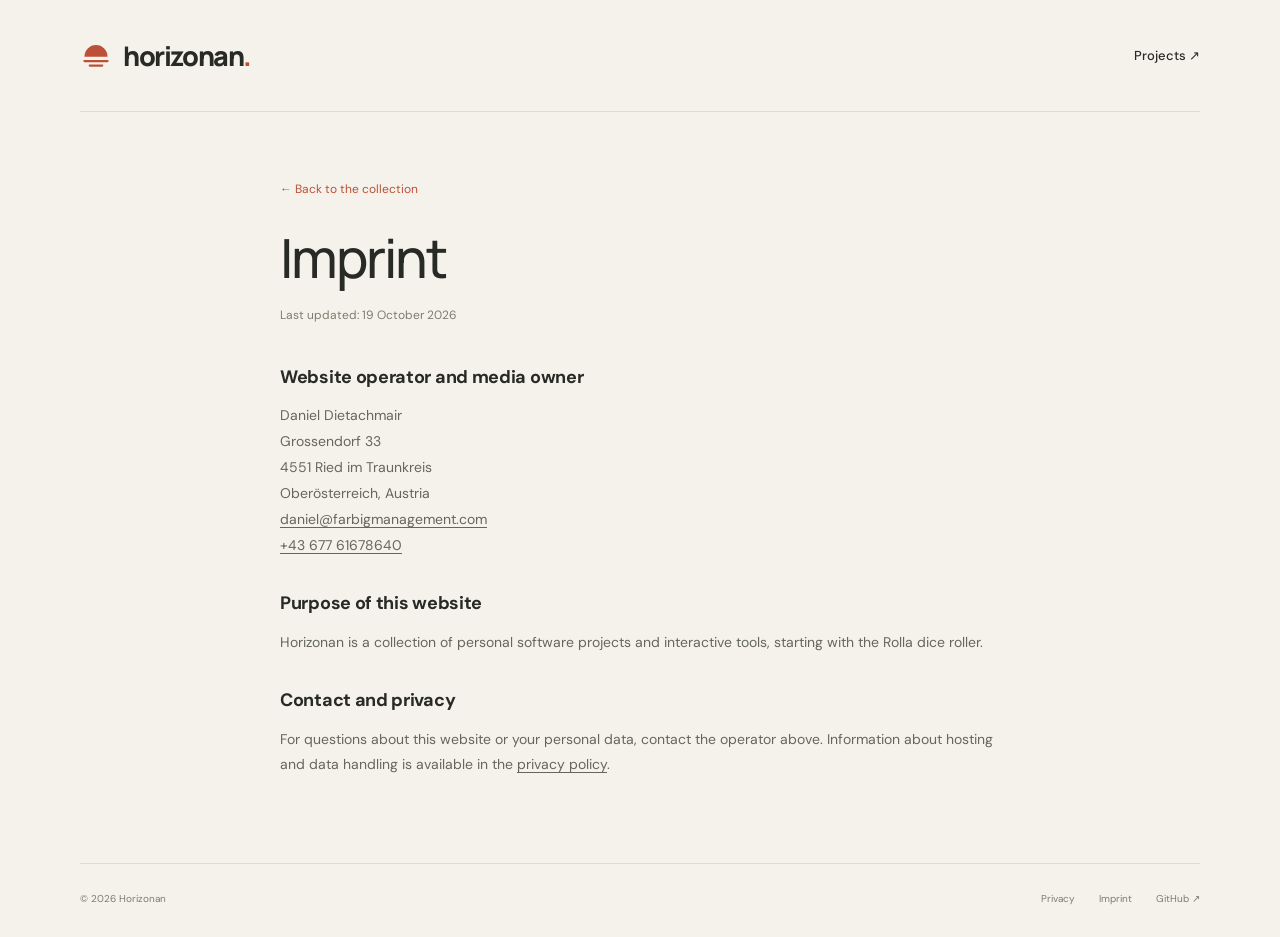
==== imprint.html @ 36ad8594 "Create Horizonan project homepage with interactive Rolla preview" ====
<!doctype html><html lang="en"><head><meta charset="utf-8"><meta name="viewport" content="width=device-width, initial-scale=1"><meta name="theme-color" content="#f5f2eb"><meta name="description" content="Imprint for the Horizonan project collection."><title>Imprint — Horizonan</title><link rel="icon" href="./assets/favicon.svg" type="image/svg+xml"><link rel="stylesheet" href="./assets/fonts/fonts.css"><link rel="stylesheet" href="./assets/home.css"></head><body><div class="shell"><header class="site-header"><a class="brand" href="./" aria-label="Horizonan home"><svg viewBox="0 0 36 36" aria-hidden="true"><path d="M5 21a13 13 0 0 1 26 0Z" fill="currentColor"/><path d="M5 26h26M11 31h14" fill="none" stroke="currentColor" stroke-width="2.5" stroke-linecap="round"/></svg><span>horizonan<span class="brand-period">.</span></span></a><nav aria-label="Main"><a href="./#projects">Projects ↗</a></nav></header><main class="legal-page"><a class="back-link" href="./">← Back to the collection</a><h1>Imprint</h1><p class="updated">Last updated: 19 October 2026</p><h2>Website operator and media owner</h2><address>Daniel Dietachmair<br>Grossendorf 33<br>4551 Ried im Traunkreis<br>Oberösterreich, Austria<br><a href="mailto:daniel@farbigmanagement.com">daniel@farbigmanagement.com</a><br><a href="tel:+4367761678640">+43 677 61678640</a></address><h2>Purpose of this website</h2><p>Horizonan is a collection of personal software projects and interactive tools, starting with the Rolla dice roller.</p><h2>Contact and privacy</h2><p>For questions about this website or your personal data, contact the operator above. Information about hosting and data handling is available in the <a href="./privacy.html">privacy policy</a>.</p></main><footer class="site-footer"><span>© 2026 Horizonan</span><nav aria-label="Legal"><a href="./privacy.html">Privacy</a><a href="./imprint.html">Imprint</a><a href="https://github.com/Horizonan">GitHub ↗</a></nav></footer></div></body></html>
---- assets/fonts/fonts.css ----
@font-face {
  font-family: 'DM Sans';
  font-style: normal;
  font-weight: 400 800;
  font-display: swap;
  src: url(./dm-sans.woff2) format('woff2');
  unicode-range: U+0000-00FF, U+0131, U+0152-0153, U+02BB-02BC, U+02C6, U+02DA, U+02DC, U+0304, U+0308, U+0329, U+2000-206F, U+20AC, U+2122, U+2191, U+2193, U+2212, U+2215, U+FEFF, U+FFFD;
}
@font-face {
  font-family: 'Manrope';
  font-style: normal;
  font-weight: 400 800;
  font-display: swap;
  src: url(./manrope.woff2) format('woff2');
  unicode-range: U+0000-00FF, U+0131, U+0152-0153, U+02BB-02BC, U+02C6, U+02DA, U+02DC, U+0304, U+0308, U+0329, U+2000-206F, U+20AC, U+2122, U+2191, U+2193, U+2212, U+2215, U+FEFF, U+FFFD;
}
---- assets/home.css ----
:root{--paper:#f5f2eb;--ink:#282b25;--muted:#7c7d70;--line:#dcdcd1;--accent:#bb5138;--font:'DM Sans',sans-serif;color-scheme:light;font-family:var(--font);color:var(--ink);background:var(--paper);font-synthesis:none}
*{box-sizing:border-box}html{scroll-behavior:smooth;scroll-padding-top:30px}body{margin:0}a{color:inherit;text-decoration:none}button{font:inherit;cursor:pointer}a,button{-webkit-tap-highlight-color:transparent}button:disabled{cursor:wait}a:focus-visible,button:focus-visible{outline:3px solid var(--accent);outline-offset:5px}button[hidden],[hidden]{display:none!important}::selection{background:#edc9b6}.shell{max-width:1248px;margin:auto;padding:0 64px}.skip-link{position:fixed;left:20px;top:-100px;padding:14px 20px;background:var(--ink);color:white;z-index:50;border-radius:6px}.skip-link:focus{top:20px}
.site-header{height:112px;display:flex;align-items:center;justify-content:space-between;border-bottom:1px solid var(--line)}.brand{display:flex;align-items:center;gap:11px;font-family:'Manrope',sans-serif;font-size:27px;font-weight:800;letter-spacing:-1.4px}.brand svg{width:32px;height:32px;color:var(--accent);margin-top:-3px}.brand-period{color:var(--accent)}.site-header nav{display:flex;align-items:center;gap:36px;font-size:13px;font-weight:500}.site-header nav a{display:flex;gap:10px;align-items:center}.site-header nav a:hover,.site-footer a:hover{color:var(--accent)}.nav-count{font-size:10px;color:var(--muted);background:#e9e7de;border-radius:5px;padding:3px 5px}.site-header nav a>span:last-child:not(.nav-count){font-size:18px}
.hero{padding:73px 0 69px;display:grid;grid-template-columns:1fr 330px;gap:20px;align-items:center}.eyebrow{font-size:10px;font-weight:600;letter-spacing:1.65px;margin:0 0 25px;display:flex;align-items:center;gap:9px}.eyebrow>span{width:6px;height:6px;border-radius:50%;background:var(--accent)}h1{font-family:'Manrope',sans-serif;font-size:clamp(54px,6.7vw,84px);font-weight:500;line-height:1.08;letter-spacing:-4.8px;margin:0}.hero h1 em{font-family:Georgia,'Times New Roman',serif;font-weight:400;color:var(--accent);letter-spacing:-3.5px}.intro{font-size:15px;color:var(--muted);margin:27px 0 0;line-height:1.6}.horizon-art{padding:30px 0 0 20px}.horizon-art svg{width:100%;display:block;transform:rotate(-6deg);transition:transform .8s cubic-bezier(.2,.7,.3,1)}.horizon-art:hover svg{transform:rotate(0)}
.section-heading{border-top:1px solid var(--line);display:flex;justify-content:space-between;align-items:center;padding:26px 0 22px}.section-heading h2{font-size:14px;font-weight:600;letter-spacing:-.25px;margin:0;display:flex;align-items:center;gap:10px}.section-heading h2 span{font-size:10px;font-weight:400;color:var(--muted);border:1px solid var(--line);padding:2px 5px;border-radius:4px}.collection-note{font-size:9px;letter-spacing:1.4px;color:var(--muted)}.project-card{display:grid;grid-template-columns:1.2fr 1fr;border:1px solid #dedcd1;border-radius:18px;overflow:hidden;background:#fcfbf7;box-shadow:0 6px 25px -20px #473b2030}.project-preview{min-height:420px;background:#ead8c8;position:relative;overflow:hidden;isolation:isolate;transition:background .5s}.project-preview[data-skin=unicorn]{background:#e8ddeb}.project-preview[data-skin=blockcraft]{background:#dce0c9}.preview-top{position:absolute;top:25px;left:28px;right:28px;display:flex;justify-content:space-between;align-items:center;z-index:2}.preview-label{font-size:8px;letter-spacing:1.4px;font-weight:600;color:#685b4e;display:flex;align-items:center;gap:7px}.preview-label>span{width:5px;height:5px;background:currentColor;border-radius:50%}#preview-result{font-size:11px;color:#625246;min-height:24px;display:flex;align-items:center}#preview-result:not(:empty){border:1px solid #9a837e42;padding:4px 9px;border-radius:20px;background:#fff4}.preview-word{position:absolute;font-family:'Manrope',sans-serif;font-weight:800;font-size:clamp(140px,19vw,230px);letter-spacing:-15px;left:50%;top:43%;transform:translate(-50%,-50%) rotate(-8deg);color:#bc805a13;pointer-events:none;line-height:1}#preview-die{position:absolute;left:0;top:35px;width:100%;height:calc(100% - 80px);touch-action:pan-y}.preview-controls{position:absolute;bottom:24px;left:25px;right:25px;display:flex;align-items:center;justify-content:space-between;z-index:2}.swatches{display:flex;align-items:center;gap:4px}.swatch{width:34px;height:34px;padding:6px;border:1px solid transparent;border-radius:50%;background:none;display:grid;place-items:center}.swatch[aria-pressed=true]{border-color:#5c534b80}.swatch:hover{background:#fff4}.swatch>span{width:20px;height:20px;display:block;border-radius:50%;border:2px solid #fff8;box-shadow:0 1px 3px #301c1620}.swatch.ruby>span{background:#d7353b}.swatch.unicorn>span{background:conic-gradient(#dfb7e9,#b4d9e8,#f5dfac,#dfb7e9)}.swatch.blockcraft>span{background:linear-gradient(#81aa51 40%,#8c6244 40%)}.preview-roll{height:36px;display:flex;align-items:center;gap:7px;padding:0 13px;border:1px solid #92756345;background:#fff7;border-radius:30px;color:#55483e;font-size:11px;transition:background .2s,transform .2s}.preview-roll:hover{background:#fffc;transform:translateY(-1px)}.preview-roll svg{width:16px;height:16px;fill:none;stroke:currentColor;stroke-width:1.2}.preview-roll svg path{stroke-width:2.5;stroke-linecap:round}.preview-roll:disabled{opacity:.6;transform:none}.preview-fallback{position:absolute;bottom:25px;text-align:center;width:100%;padding:0 20px;font-size:13px}.preview-fallback a{color:var(--accent);text-decoration:underline}
.project-info{padding:38px 40px;display:flex;flex-direction:column;justify-content:center}.project-meta{display:flex;align-items:center;justify-content:space-between;margin:0 0 33px;font-size:9px;letter-spacing:1px;color:var(--muted)}.live-badge{display:flex;align-items:center;gap:5px;font-size:10px;letter-spacing:0;color:#52704c}.live-badge i{width:5px;height:5px;background:#6c8a5c;border-radius:50%}.project-info h3{font-family:'Manrope',sans-serif;font-weight:700;font-size:58px;letter-spacing:-3px;line-height:1;margin:0 0 23px}.project-info h3>span{color:#cf4247}.project-description{color:#77776c;font-size:14px;line-height:1.8;max-width:300px;margin:0}.project-tags{padding:0;list-style:none;display:flex;flex-wrap:wrap;gap:7px;margin:23px 0 29px}.project-tags li{font-size:10px;border:1px solid #e2e0d7;padding:5px 8px;border-radius:5px;color:#6f7164;white-space:nowrap}.project-actions{display:flex;align-items:center;gap:22px}.project-link{display:flex;align-items:center;gap:28px;font-size:12px;font-weight:500;padding:14px 19px;color:white;background:var(--ink);border-radius:6px;transition:background .2s,transform .2s}.project-link:hover{background:var(--accent);transform:translateY(-2px)}.project-link>span{font-size:17px;line-height:1}.source-link{display:flex;align-items:center;gap:7px;font-size:11px;color:var(--muted)}.source-link svg{height:17px;width:17px}.source-link:hover{color:var(--ink)}
.next-project{display:flex;align-items:center;padding:27px 0 29px;gap:13px;color:var(--muted)}.next-mark{font-size:29px;font-weight:400;color:#b9b4a5;line-height:1}.next-project p{font-family:Georgia,'Times New Roman',serif;font-size:20px;font-style:italic;margin:0}.next-project a{margin-left:auto;font-size:11px;display:flex;gap:12px;align-items:center}.next-project a:hover{color:var(--accent)}.site-footer{display:flex;gap:24px;align-items:center;border-top:1px solid var(--line);padding:28px 0 32px;font-size:10px;color:var(--muted);margin-top:25px}.site-footer nav{display:flex;gap:24px;margin-left:auto}.back-top{width:28px;height:28px;display:grid;place-items:center;border:1px solid var(--line);border-radius:50%;font-size:15px}
.legal-page{max-width:720px;margin:65px auto 85px}.legal-page .back-link{font-size:12px;color:var(--accent)}.legal-page h1{font-size:54px;letter-spacing:-2px;margin:30px 0 18px}.legal-page .updated{font-size:12px;color:var(--muted);margin-bottom:38px}.legal-page h2{font-size:18px;letter-spacing:-.3px;margin-top:32px}.legal-page p,.legal-page address{font-size:14px;line-height:1.85;color:#65675d}.legal-page address{font-style:normal}.legal-page a:not(.back-link){text-decoration:underline;text-underline-offset:3px}.legal-page a:hover{color:var(--accent)}
@media(min-width:1500px){.shell{max-width:1360px;padding:0 80px}.hero{padding:90px 0 82px;grid-template-columns:1fr 360px}h1{font-size:94px}.project-preview{min-height:450px}.project-info{padding:42px 50px}}
@media(max-width:1000px){.shell{padding:0 38px}.hero{grid-template-columns:1fr 250px;gap:10px;padding:62px 0}.hero h1{font-size:64px;letter-spacing:-3.8px}.project-info{padding:32px}.project-meta{margin-bottom:26px}.project-preview{min-height:405px}.project-info h3{font-size:52px}.project-actions{gap:16px}.project-link{gap:20px;padding:13px 16px}.collection-note{font-size:8px}}
@media(max-width:760px){.shell{padding:0 24px}.site-header{height:90px}.brand{font-size:24px}.brand svg{width:28px}.site-header nav{gap:22px;font-size:12px}.nav-count{display:none}.hero{grid-template-columns:1fr 170px;padding:51px 0 48px;gap:0}.hero h1{font-size:49px;letter-spacing:-2.8px}.hero h1 em{letter-spacing:-2px}.eyebrow{font-size:8px;letter-spacing:1.1px;margin-bottom:20px}.intro{font-size:12px;margin-top:23px}.horizon-art{padding-left:8px}.project-card{grid-template-columns:1fr 1fr}.project-info{padding:26px 24px}.project-info h3{font-size:44px}.project-meta{font-size:8px;letter-spacing:.5px;margin-bottom:25px}.project-description{font-size:12px}.project-tags{gap:5px;margin:20px 0 25px}.project-tags li{font-size:9px;padding:5px 6px}.project-actions{gap:14px}.source-link{font-size:10px}.source-link svg{display:none}.project-link{padding:12px;gap:12px;font-size:11px}.preview-top{left:18px;right:18px}.preview-controls{left:15px;right:15px}.preview-label{font-size:7px;letter-spacing:1px}.preview-roll{font-size:10px;padding:0 10px}.swatch{width:29px;height:29px;padding:4px}.swatch>span{width:19px;height:19px}}
@media(max-width:580px){.shell{padding:0 22px}.site-header{height:82px}.site-header nav{gap:19px}.site-header .nav-projects{display:none}.hero{padding:46px 0 40px;grid-template-columns:1fr;position:relative}.hero h1{font-size:clamp(44px,10.8vw,61px);letter-spacing:-2.8px}.hero h1 em{letter-spacing:-2px}.eyebrow{font-size:7.5px;letter-spacing:1.1px;gap:7px;margin-bottom:24px}.horizon-art{position:absolute;right:-6px;top:6px;width:100px;padding:0;opacity:.7;pointer-events:none}.horizon-art svg{transform:rotate(-8deg)}.intro{font-size:12px;margin-top:22px}.section-heading{padding:23px 0 18px}.section-heading h2{font-size:13px}.collection-note{display:none}.project-card{grid-template-columns:1fr;border-radius:14px}.project-preview{min-height:315px}.preview-word{font-size:190px;letter-spacing:-12px}.preview-top{top:20px;left:21px;right:21px}.preview-label{font-size:7px}.preview-controls{bottom:20px;left:17px;right:20px}.preview-roll{font-size:11px}.swatch{width:32px;height:32px}.swatch>span{width:20px;height:20px}.project-info{padding:28px}.project-meta{margin-bottom:25px;font-size:8px;letter-spacing:1px}.project-info h3{font-size:48px;margin-bottom:17px}.project-description{font-size:13px;max-width:280px}.project-tags{margin:19px 0 25px;gap:7px}.project-tags li{font-size:9px}.project-actions{gap:24px}.project-link{padding:14px 20px;gap:31px;font-size:12px}.source-link{font-size:11px}.source-link svg{display:block}.next-project{padding:26px 0 24px;gap:10px}.next-project p{font-size:17px}.next-project a{font-size:10px;gap:7px}.next-mark{font-size:25px}.site-footer{padding:24px 0 27px;gap:14px;flex-wrap:wrap;margin-top:14px}.site-footer nav{gap:17px}.site-footer nav a:last-child{display:none}.back-top{margin-left:auto;width:26px;height:26px}.legal-page{margin:45px auto 60px}.legal-page h1{font-size:40px}.legal-page p,.legal-page address{font-size:13px}}
.hero h1{word-spacing:.055em}
@media(prefers-reduced-motion:reduce){html{scroll-behavior:auto}*,*::before,*::after{transition:none!important;animation:none!important}.horizon-art:hover svg{transform:rotate(-6deg)}}
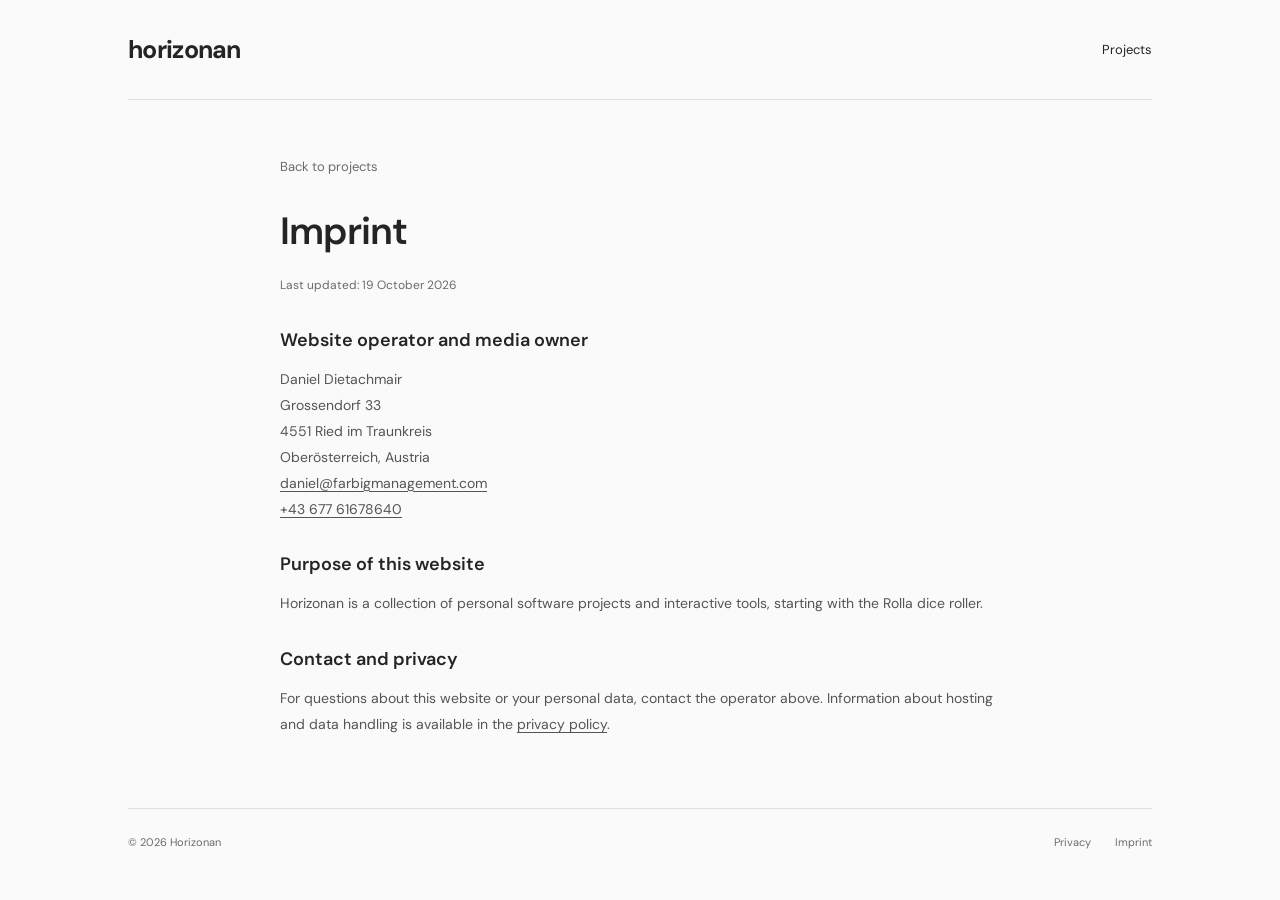
==== commit 4b9d44e1: "Strip homepage decoration and promotional copy" ====
--- a/imprint.html
+++ b/imprint.html
@@ -1 +1 @@
-<!doctype html><html lang="en"><head><meta charset="utf-8"><meta name="viewport" content="width=device-width, initial-scale=1"><meta name="theme-color" content="#f5f2eb"><meta name="description" content="Imprint for the Horizonan project collection."><title>Imprint — Horizonan</title><link rel="icon" href="./assets/favicon.svg" type="image/svg+xml"><link rel="stylesheet" href="./assets/fonts/fonts.css"><link rel="stylesheet" href="./assets/home.css"></head><body><div class="shell"><header class="site-header"><a class="brand" href="./" aria-label="Horizonan home"><svg viewBox="0 0 36 36" aria-hidden="true"><path d="M5 21a13 13 0 0 1 26 0Z" fill="currentColor"/><path d="M5 26h26M11 31h14" fill="none" stroke="currentColor" stroke-width="2.5" stroke-linecap="round"/></svg><span>horizonan<span class="brand-period">.</span></span></a><nav aria-label="Main"><a href="./#projects">Projects ↗</a></nav></header><main class="legal-page"><a class="back-link" href="./">← Back to the collection</a><h1>Imprint</h1><p class="updated">Last updated: 19 October 2026</p><h2>Website operator and media owner</h2><address>Daniel Dietachmair<br>Grossendorf 33<br>4551 Ried im Traunkreis<br>Oberösterreich, Austria<br><a href="mailto:daniel@farbigmanagement.com">daniel@farbigmanagement.com</a><br><a href="tel:+4367761678640">+43 677 61678640</a></address><h2>Purpose of this website</h2><p>Horizonan is a collection of personal software projects and interactive tools, starting with the Rolla dice roller.</p><h2>Contact and privacy</h2><p>For questions about this website or your personal data, contact the operator above. Information about hosting and data handling is available in the <a href="./privacy.html">privacy policy</a>.</p></main><footer class="site-footer"><span>© 2026 Horizonan</span><nav aria-label="Legal"><a href="./privacy.html">Privacy</a><a href="./imprint.html">Imprint</a><a href="https://github.com/Horizonan">GitHub ↗</a></nav></footer></div></body></html>
+<!doctype html><html lang="en"><head><meta charset="utf-8"><meta name="viewport" content="width=device-width, initial-scale=1"><meta name="theme-color" content="#fafafa"><meta name="description" content="Imprint for the Horizonan project collection."><title>Imprint — Horizonan</title><link rel="icon" href="./assets/favicon.svg" type="image/svg+xml"><link rel="stylesheet" href="./assets/fonts/fonts.css"><link rel="stylesheet" href="./assets/home.css"></head><body><div class="shell"><header class="site-header"><a class="brand" href="./" aria-label="Horizonan home">horizonan</a><nav aria-label="Main"><a href="./#projects">Projects</a></nav></header><main class="legal-page"><a class="back-link" href="./">Back to projects</a><h1>Imprint</h1><p class="updated">Last updated: 19 October 2026</p><h2>Website operator and media owner</h2><address>Daniel Dietachmair<br>Grossendorf 33<br>4551 Ried im Traunkreis<br>Oberösterreich, Austria<br><a href="mailto:daniel@farbigmanagement.com">daniel@farbigmanagement.com</a><br><a href="tel:+4367761678640">+43 677 61678640</a></address><h2>Purpose of this website</h2><p>Horizonan is a collection of personal software projects and interactive tools, starting with the Rolla dice roller.</p><h2>Contact and privacy</h2><p>For questions about this website or your personal data, contact the operator above. Information about hosting and data handling is available in the <a href="./privacy.html">privacy policy</a>.</p></main><footer class="site-footer"><span>© 2026 Horizonan</span><nav aria-label="Legal"><a href="./privacy.html">Privacy</a><a href="./imprint.html">Imprint</a></nav></footer></div></body></html>
--- a/assets/home.css
+++ b/assets/home.css
@@ -1,14 +1,9 @@
-:root{--paper:#f5f2eb;--ink:#282b25;--muted:#7c7d70;--line:#dcdcd1;--accent:#bb5138;--font:'DM Sans',sans-serif;color-scheme:light;font-family:var(--font);color:var(--ink);background:var(--paper);font-synthesis:none}
-*{box-sizing:border-box}html{scroll-behavior:smooth;scroll-padding-top:30px}body{margin:0}a{color:inherit;text-decoration:none}button{font:inherit;cursor:pointer}a,button{-webkit-tap-highlight-color:transparent}button:disabled{cursor:wait}a:focus-visible,button:focus-visible{outline:3px solid var(--accent);outline-offset:5px}button[hidden],[hidden]{display:none!important}::selection{background:#edc9b6}.shell{max-width:1248px;margin:auto;padding:0 64px}.skip-link{position:fixed;left:20px;top:-100px;padding:14px 20px;background:var(--ink);color:white;z-index:50;border-radius:6px}.skip-link:focus{top:20px}
-.site-header{height:112px;display:flex;align-items:center;justify-content:space-between;border-bottom:1px solid var(--line)}.brand{display:flex;align-items:center;gap:11px;font-family:'Manrope',sans-serif;font-size:27px;font-weight:800;letter-spacing:-1.4px}.brand svg{width:32px;height:32px;color:var(--accent);margin-top:-3px}.brand-period{color:var(--accent)}.site-header nav{display:flex;align-items:center;gap:36px;font-size:13px;font-weight:500}.site-header nav a{display:flex;gap:10px;align-items:center}.site-header nav a:hover,.site-footer a:hover{color:var(--accent)}.nav-count{font-size:10px;color:var(--muted);background:#e9e7de;border-radius:5px;padding:3px 5px}.site-header nav a>span:last-child:not(.nav-count){font-size:18px}
-.hero{padding:73px 0 69px;display:grid;grid-template-columns:1fr 330px;gap:20px;align-items:center}.eyebrow{font-size:10px;font-weight:600;letter-spacing:1.65px;margin:0 0 25px;display:flex;align-items:center;gap:9px}.eyebrow>span{width:6px;height:6px;border-radius:50%;background:var(--accent)}h1{font-family:'Manrope',sans-serif;font-size:clamp(54px,6.7vw,84px);font-weight:500;line-height:1.08;letter-spacing:-4.8px;margin:0}.hero h1 em{font-family:Georgia,'Times New Roman',serif;font-weight:400;color:var(--accent);letter-spacing:-3.5px}.intro{font-size:15px;color:var(--muted);margin:27px 0 0;line-height:1.6}.horizon-art{padding:30px 0 0 20px}.horizon-art svg{width:100%;display:block;transform:rotate(-6deg);transition:transform .8s cubic-bezier(.2,.7,.3,1)}.horizon-art:hover svg{transform:rotate(0)}
-.section-heading{border-top:1px solid var(--line);display:flex;justify-content:space-between;align-items:center;padding:26px 0 22px}.section-heading h2{font-size:14px;font-weight:600;letter-spacing:-.25px;margin:0;display:flex;align-items:center;gap:10px}.section-heading h2 span{font-size:10px;font-weight:400;color:var(--muted);border:1px solid var(--line);padding:2px 5px;border-radius:4px}.collection-note{font-size:9px;letter-spacing:1.4px;color:var(--muted)}.project-card{display:grid;grid-template-columns:1.2fr 1fr;border:1px solid #dedcd1;border-radius:18px;overflow:hidden;background:#fcfbf7;box-shadow:0 6px 25px -20px #473b2030}.project-preview{min-height:420px;background:#ead8c8;position:relative;overflow:hidden;isolation:isolate;transition:background .5s}.project-preview[data-skin=unicorn]{background:#e8ddeb}.project-preview[data-skin=blockcraft]{background:#dce0c9}.preview-top{position:absolute;top:25px;left:28px;right:28px;display:flex;justify-content:space-between;align-items:center;z-index:2}.preview-label{font-size:8px;letter-spacing:1.4px;font-weight:600;color:#685b4e;display:flex;align-items:center;gap:7px}.preview-label>span{width:5px;height:5px;background:currentColor;border-radius:50%}#preview-result{font-size:11px;color:#625246;min-height:24px;display:flex;align-items:center}#preview-result:not(:empty){border:1px solid #9a837e42;padding:4px 9px;border-radius:20px;background:#fff4}.preview-word{position:absolute;font-family:'Manrope',sans-serif;font-weight:800;font-size:clamp(140px,19vw,230px);letter-spacing:-15px;left:50%;top:43%;transform:translate(-50%,-50%) rotate(-8deg);color:#bc805a13;pointer-events:none;line-height:1}#preview-die{position:absolute;left:0;top:35px;width:100%;height:calc(100% - 80px);touch-action:pan-y}.preview-controls{position:absolute;bottom:24px;left:25px;right:25px;display:flex;align-items:center;justify-content:space-between;z-index:2}.swatches{display:flex;align-items:center;gap:4px}.swatch{width:34px;height:34px;padding:6px;border:1px solid transparent;border-radius:50%;background:none;display:grid;place-items:center}.swatch[aria-pressed=true]{border-color:#5c534b80}.swatch:hover{background:#fff4}.swatch>span{width:20px;height:20px;display:block;border-radius:50%;border:2px solid #fff8;box-shadow:0 1px 3px #301c1620}.swatch.ruby>span{background:#d7353b}.swatch.unicorn>span{background:conic-gradient(#dfb7e9,#b4d9e8,#f5dfac,#dfb7e9)}.swatch.blockcraft>span{background:linear-gradient(#81aa51 40%,#8c6244 40%)}.preview-roll{height:36px;display:flex;align-items:center;gap:7px;padding:0 13px;border:1px solid #92756345;background:#fff7;border-radius:30px;color:#55483e;font-size:11px;transition:background .2s,transform .2s}.preview-roll:hover{background:#fffc;transform:translateY(-1px)}.preview-roll svg{width:16px;height:16px;fill:none;stroke:currentColor;stroke-width:1.2}.preview-roll svg path{stroke-width:2.5;stroke-linecap:round}.preview-roll:disabled{opacity:.6;transform:none}.preview-fallback{position:absolute;bottom:25px;text-align:center;width:100%;padding:0 20px;font-size:13px}.preview-fallback a{color:var(--accent);text-decoration:underline}
-.project-info{padding:38px 40px;display:flex;flex-direction:column;justify-content:center}.project-meta{display:flex;align-items:center;justify-content:space-between;margin:0 0 33px;font-size:9px;letter-spacing:1px;color:var(--muted)}.live-badge{display:flex;align-items:center;gap:5px;font-size:10px;letter-spacing:0;color:#52704c}.live-badge i{width:5px;height:5px;background:#6c8a5c;border-radius:50%}.project-info h3{font-family:'Manrope',sans-serif;font-weight:700;font-size:58px;letter-spacing:-3px;line-height:1;margin:0 0 23px}.project-info h3>span{color:#cf4247}.project-description{color:#77776c;font-size:14px;line-height:1.8;max-width:300px;margin:0}.project-tags{padding:0;list-style:none;display:flex;flex-wrap:wrap;gap:7px;margin:23px 0 29px}.project-tags li{font-size:10px;border:1px solid #e2e0d7;padding:5px 8px;border-radius:5px;color:#6f7164;white-space:nowrap}.project-actions{display:flex;align-items:center;gap:22px}.project-link{display:flex;align-items:center;gap:28px;font-size:12px;font-weight:500;padding:14px 19px;color:white;background:var(--ink);border-radius:6px;transition:background .2s,transform .2s}.project-link:hover{background:var(--accent);transform:translateY(-2px)}.project-link>span{font-size:17px;line-height:1}.source-link{display:flex;align-items:center;gap:7px;font-size:11px;color:var(--muted)}.source-link svg{height:17px;width:17px}.source-link:hover{color:var(--ink)}
-.next-project{display:flex;align-items:center;padding:27px 0 29px;gap:13px;color:var(--muted)}.next-mark{font-size:29px;font-weight:400;color:#b9b4a5;line-height:1}.next-project p{font-family:Georgia,'Times New Roman',serif;font-size:20px;font-style:italic;margin:0}.next-project a{margin-left:auto;font-size:11px;display:flex;gap:12px;align-items:center}.next-project a:hover{color:var(--accent)}.site-footer{display:flex;gap:24px;align-items:center;border-top:1px solid var(--line);padding:28px 0 32px;font-size:10px;color:var(--muted);margin-top:25px}.site-footer nav{display:flex;gap:24px;margin-left:auto}.back-top{width:28px;height:28px;display:grid;place-items:center;border:1px solid var(--line);border-radius:50%;font-size:15px}
-.legal-page{max-width:720px;margin:65px auto 85px}.legal-page .back-link{font-size:12px;color:var(--accent)}.legal-page h1{font-size:54px;letter-spacing:-2px;margin:30px 0 18px}.legal-page .updated{font-size:12px;color:var(--muted);margin-bottom:38px}.legal-page h2{font-size:18px;letter-spacing:-.3px;margin-top:32px}.legal-page p,.legal-page address{font-size:14px;line-height:1.85;color:#65675d}.legal-page address{font-style:normal}.legal-page a:not(.back-link){text-decoration:underline;text-underline-offset:3px}.legal-page a:hover{color:var(--accent)}
-@media(min-width:1500px){.shell{max-width:1360px;padding:0 80px}.hero{padding:90px 0 82px;grid-template-columns:1fr 360px}h1{font-size:94px}.project-preview{min-height:450px}.project-info{padding:42px 50px}}
-@media(max-width:1000px){.shell{padding:0 38px}.hero{grid-template-columns:1fr 250px;gap:10px;padding:62px 0}.hero h1{font-size:64px;letter-spacing:-3.8px}.project-info{padding:32px}.project-meta{margin-bottom:26px}.project-preview{min-height:405px}.project-info h3{font-size:52px}.project-actions{gap:16px}.project-link{gap:20px;padding:13px 16px}.collection-note{font-size:8px}}
-@media(max-width:760px){.shell{padding:0 24px}.site-header{height:90px}.brand{font-size:24px}.brand svg{width:28px}.site-header nav{gap:22px;font-size:12px}.nav-count{display:none}.hero{grid-template-columns:1fr 170px;padding:51px 0 48px;gap:0}.hero h1{font-size:49px;letter-spacing:-2.8px}.hero h1 em{letter-spacing:-2px}.eyebrow{font-size:8px;letter-spacing:1.1px;margin-bottom:20px}.intro{font-size:12px;margin-top:23px}.horizon-art{padding-left:8px}.project-card{grid-template-columns:1fr 1fr}.project-info{padding:26px 24px}.project-info h3{font-size:44px}.project-meta{font-size:8px;letter-spacing:.5px;margin-bottom:25px}.project-description{font-size:12px}.project-tags{gap:5px;margin:20px 0 25px}.project-tags li{font-size:9px;padding:5px 6px}.project-actions{gap:14px}.source-link{font-size:10px}.source-link svg{display:none}.project-link{padding:12px;gap:12px;font-size:11px}.preview-top{left:18px;right:18px}.preview-controls{left:15px;right:15px}.preview-label{font-size:7px;letter-spacing:1px}.preview-roll{font-size:10px;padding:0 10px}.swatch{width:29px;height:29px;padding:4px}.swatch>span{width:19px;height:19px}}
-@media(max-width:580px){.shell{padding:0 22px}.site-header{height:82px}.site-header nav{gap:19px}.site-header .nav-projects{display:none}.hero{padding:46px 0 40px;grid-template-columns:1fr;position:relative}.hero h1{font-size:clamp(44px,10.8vw,61px);letter-spacing:-2.8px}.hero h1 em{letter-spacing:-2px}.eyebrow{font-size:7.5px;letter-spacing:1.1px;gap:7px;margin-bottom:24px}.horizon-art{position:absolute;right:-6px;top:6px;width:100px;padding:0;opacity:.7;pointer-events:none}.horizon-art svg{transform:rotate(-8deg)}.intro{font-size:12px;margin-top:22px}.section-heading{padding:23px 0 18px}.section-heading h2{font-size:13px}.collection-note{display:none}.project-card{grid-template-columns:1fr;border-radius:14px}.project-preview{min-height:315px}.preview-word{font-size:190px;letter-spacing:-12px}.preview-top{top:20px;left:21px;right:21px}.preview-label{font-size:7px}.preview-controls{bottom:20px;left:17px;right:20px}.preview-roll{font-size:11px}.swatch{width:32px;height:32px}.swatch>span{width:20px;height:20px}.project-info{padding:28px}.project-meta{margin-bottom:25px;font-size:8px;letter-spacing:1px}.project-info h3{font-size:48px;margin-bottom:17px}.project-description{font-size:13px;max-width:280px}.project-tags{margin:19px 0 25px;gap:7px}.project-tags li{font-size:9px}.project-actions{gap:24px}.project-link{padding:14px 20px;gap:31px;font-size:12px}.source-link{font-size:11px}.source-link svg{display:block}.next-project{padding:26px 0 24px;gap:10px}.next-project p{font-size:17px}.next-project a{font-size:10px;gap:7px}.next-mark{font-size:25px}.site-footer{padding:24px 0 27px;gap:14px;flex-wrap:wrap;margin-top:14px}.site-footer nav{gap:17px}.site-footer nav a:last-child{display:none}.back-top{margin-left:auto;width:26px;height:26px}.legal-page{margin:45px auto 60px}.legal-page h1{font-size:40px}.legal-page p,.legal-page address{font-size:13px}}
-.hero h1{word-spacing:.055em}
-@media(prefers-reduced-motion:reduce){html{scroll-behavior:auto}*,*::before,*::after{transition:none!important;animation:none!important}.horizon-art:hover svg{transform:rotate(-6deg)}}
+:root{--paper:#fafafa;--ink:#242424;--muted:#6b6b6b;--line:#e0e0de;--accent:#c82e38;color-scheme:light;font-family:'DM Sans',sans-serif;color:var(--ink);background:var(--paper);font-synthesis:none}
+*{box-sizing:border-box}body{margin:0}a{color:inherit;text-decoration:none}button{font:inherit;cursor:pointer}button:disabled{cursor:wait}a:focus-visible,button:focus-visible{outline:2px solid var(--accent);outline-offset:5px}[hidden]{display:none!important}::selection{background:#f4d3d5}.shell{max-width:1120px;margin:auto;padding:0 48px}.skip-link{position:fixed;left:20px;top:-100px;padding:14px 20px;background:var(--ink);color:white;z-index:50}.skip-link:focus{top:20px}
+.site-header{height:100px;display:flex;align-items:center;justify-content:space-between;border-bottom:1px solid var(--line)}.brand{font-size:25px;font-weight:700;letter-spacing:-.7px}.site-header nav{display:flex;align-items:center;gap:24px;font-size:13px}.site-header a:hover,.site-footer a:hover,.source-link:hover{color:var(--accent)}
+.projects{padding:48px 0}.projects h1{font-size:23px;font-weight:500;letter-spacing:-.4px;margin:0 0 28px}.project-card{display:grid;grid-template-columns:1.15fr 1fr;gap:64px;align-items:center}.project-preview{min-height:380px;background:#f0f0ee;position:relative;overflow:hidden;border-radius:4px;transition:background .3s}.project-preview[data-skin=unicorn]{background:#eeebf1}.project-preview[data-skin=blockcraft]{background:#edf0e7}#preview-result{position:absolute;top:22px;right:24px;font-size:13px;color:var(--muted);z-index:2}#preview-die{position:absolute;left:0;top:14px;width:100%;height:calc(100% - 70px);touch-action:pan-y}.preview-controls{position:absolute;bottom:20px;left:20px;right:24px;display:flex;align-items:center;justify-content:space-between;z-index:2}.swatches{display:flex;align-items:center;gap:4px}.swatch{width:34px;height:34px;padding:6px;border:1px solid transparent;border-radius:50%;background:none;display:grid;place-items:center}.swatch[aria-pressed=true]{border-color:#777}.swatch:hover{background:#fff8}.swatch>span{width:19px;height:19px;display:block;border-radius:50%;border:2px solid #fff9}.swatch.ruby>span{background:#d7353b}.swatch.unicorn>span{background:conic-gradient(#dfb7e9,#b4d9e8,#f5dfac,#dfb7e9)}.swatch.blockcraft>span{background:linear-gradient(#81aa51 40%,#8c6244 40%)}.preview-roll{min-height:36px;padding:0 16px;border:1px solid #ccc;background:#fff;border-radius:4px;color:var(--ink);font-size:12px}.preview-roll:hover{border-color:#777}.preview-roll:disabled{opacity:.6}
+.project-info h2{font-size:42px;font-weight:600;letter-spacing:-1.3px;line-height:1.15;margin:0 0 14px}.project-description{color:var(--muted);font-size:15px;line-height:1.6;margin:0}.project-actions{display:flex;align-items:center;gap:26px;margin-top:30px}.project-link{font-size:13px;font-weight:500;padding:13px 22px;color:#fff;background:var(--ink);border-radius:4px}.project-link:hover{background:#444}.source-link{font-size:13px;color:var(--muted)}.site-footer{display:flex;gap:24px;align-items:center;border-top:1px solid var(--line);padding:26px 0;font-size:11px;color:var(--muted)}.site-footer nav{display:flex;gap:24px;margin-left:auto}
+.legal-page{max-width:720px;margin:55px auto 70px}.legal-page .back-link{font-size:13px;color:var(--muted)}.legal-page h1{font-size:38px;letter-spacing:-1px;font-weight:600;margin:30px 0 18px}.legal-page .updated{font-size:12px;color:var(--muted);margin-bottom:32px}.legal-page h2{font-size:18px;font-weight:600;margin-top:30px}.legal-page p,.legal-page address{font-size:14px;line-height:1.85;color:#555}.legal-page address{font-style:normal}.legal-page a:not(.back-link){text-decoration:underline;text-underline-offset:3px}.legal-page a:hover{color:var(--accent)}
+@media(max-width:800px){.shell{padding:0 32px}.project-card{gap:36px}.project-preview{min-height:340px}.project-info h2{font-size:36px}}
+@media(max-width:580px){.shell{padding:0 22px}.site-header{height:80px}.brand{font-size:23px}.projects{padding:32px 0}.projects h1{font-size:21px;margin-bottom:22px}.project-card{grid-template-columns:1fr;gap:27px}.project-preview{min-height:310px}.project-info h2{font-size:32px;letter-spacing:-.7px;margin-bottom:9px}.project-description{font-size:14px}.project-actions{margin-top:22px;gap:24px}.project-link{padding:13px 22px}.site-footer{padding:24px 0;gap:18px;font-size:10px}.site-footer nav{gap:18px}.legal-page{margin:36px auto 48px}.legal-page h1{font-size:32px}.legal-page p,.legal-page address{font-size:13px}}
+@media(prefers-reduced-motion:reduce){*,*::before,*::after{transition:none!important;animation:none!important}}
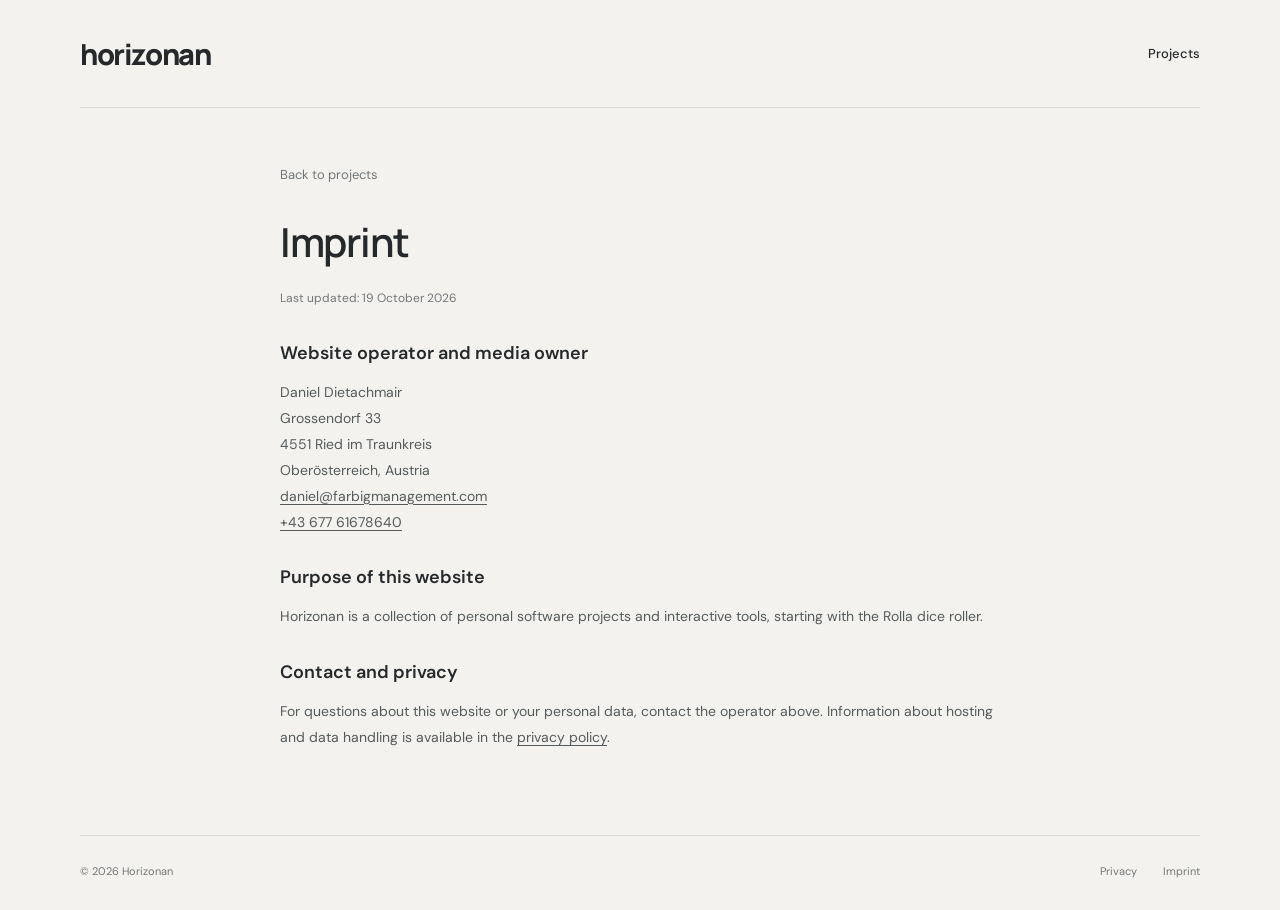
==== commit 91e13e6a: "Refine project presentation with stronger type and a dark dice stage" ====
--- a/imprint.html
+++ b/imprint.html
@@ -1 +1 @@
-<!doctype html><html lang="en"><head><meta charset="utf-8"><meta name="viewport" content="width=device-width, initial-scale=1"><meta name="theme-color" content="#fafafa"><meta name="description" content="Imprint for the Horizonan project collection."><title>Imprint — Horizonan</title><link rel="icon" href="./assets/favicon.svg" type="image/svg+xml"><link rel="stylesheet" href="./assets/fonts/fonts.css"><link rel="stylesheet" href="./assets/home.css"></head><body><div class="shell"><header class="site-header"><a class="brand" href="./" aria-label="Horizonan home">horizonan</a><nav aria-label="Main"><a href="./#projects">Projects</a></nav></header><main class="legal-page"><a class="back-link" href="./">Back to projects</a><h1>Imprint</h1><p class="updated">Last updated: 19 October 2026</p><h2>Website operator and media owner</h2><address>Daniel Dietachmair<br>Grossendorf 33<br>4551 Ried im Traunkreis<br>Oberösterreich, Austria<br><a href="mailto:daniel@farbigmanagement.com">daniel@farbigmanagement.com</a><br><a href="tel:+4367761678640">+43 677 61678640</a></address><h2>Purpose of this website</h2><p>Horizonan is a collection of personal software projects and interactive tools, starting with the Rolla dice roller.</p><h2>Contact and privacy</h2><p>For questions about this website or your personal data, contact the operator above. Information about hosting and data handling is available in the <a href="./privacy.html">privacy policy</a>.</p></main><footer class="site-footer"><span>© 2026 Horizonan</span><nav aria-label="Legal"><a href="./privacy.html">Privacy</a><a href="./imprint.html">Imprint</a></nav></footer></div></body></html>
+<!doctype html><html lang="en"><head><meta charset="utf-8"><meta name="viewport" content="width=device-width, initial-scale=1"><meta name="theme-color" content="#f3f2ee"><meta name="description" content="Imprint for the Horizonan project collection."><title>Imprint — Horizonan</title><link rel="icon" href="./assets/favicon.svg" type="image/svg+xml"><link rel="stylesheet" href="./assets/fonts/fonts.css"><link rel="stylesheet" href="./assets/home.css"></head><body><div class="shell"><header class="site-header"><a class="brand" href="./" aria-label="Horizonan home">horizonan</a><nav aria-label="Main"><a href="./#projects">Projects</a></nav></header><main class="legal-page"><a class="back-link" href="./">Back to projects</a><h1>Imprint</h1><p class="updated">Last updated: 19 October 2026</p><h2>Website operator and media owner</h2><address>Daniel Dietachmair<br>Grossendorf 33<br>4551 Ried im Traunkreis<br>Oberösterreich, Austria<br><a href="mailto:daniel@farbigmanagement.com">daniel@farbigmanagement.com</a><br><a href="tel:+4367761678640">+43 677 61678640</a></address><h2>Purpose of this website</h2><p>Horizonan is a collection of personal software projects and interactive tools, starting with the Rolla dice roller.</p><h2>Contact and privacy</h2><p>For questions about this website or your personal data, contact the operator above. Information about hosting and data handling is available in the <a href="./privacy.html">privacy policy</a>.</p></main><footer class="site-footer"><span>© 2026 Horizonan</span><nav aria-label="Legal"><a href="./privacy.html">Privacy</a><a href="./imprint.html">Imprint</a></nav></footer></div></body></html>
--- a/assets/home.css
+++ b/assets/home.css
@@ -1,9 +1,12 @@
-:root{--paper:#fafafa;--ink:#242424;--muted:#6b6b6b;--line:#e0e0de;--accent:#c82e38;color-scheme:light;font-family:'DM Sans',sans-serif;color:var(--ink);background:var(--paper);font-synthesis:none}
-*{box-sizing:border-box}body{margin:0}a{color:inherit;text-decoration:none}button{font:inherit;cursor:pointer}button:disabled{cursor:wait}a:focus-visible,button:focus-visible{outline:2px solid var(--accent);outline-offset:5px}[hidden]{display:none!important}::selection{background:#f4d3d5}.shell{max-width:1120px;margin:auto;padding:0 48px}.skip-link{position:fixed;left:20px;top:-100px;padding:14px 20px;background:var(--ink);color:white;z-index:50}.skip-link:focus{top:20px}
-.site-header{height:100px;display:flex;align-items:center;justify-content:space-between;border-bottom:1px solid var(--line)}.brand{font-size:25px;font-weight:700;letter-spacing:-.7px}.site-header nav{display:flex;align-items:center;gap:24px;font-size:13px}.site-header a:hover,.site-footer a:hover,.source-link:hover{color:var(--accent)}
-.projects{padding:48px 0}.projects h1{font-size:23px;font-weight:500;letter-spacing:-.4px;margin:0 0 28px}.project-card{display:grid;grid-template-columns:1.15fr 1fr;gap:64px;align-items:center}.project-preview{min-height:380px;background:#f0f0ee;position:relative;overflow:hidden;border-radius:4px;transition:background .3s}.project-preview[data-skin=unicorn]{background:#eeebf1}.project-preview[data-skin=blockcraft]{background:#edf0e7}#preview-result{position:absolute;top:22px;right:24px;font-size:13px;color:var(--muted);z-index:2}#preview-die{position:absolute;left:0;top:14px;width:100%;height:calc(100% - 70px);touch-action:pan-y}.preview-controls{position:absolute;bottom:20px;left:20px;right:24px;display:flex;align-items:center;justify-content:space-between;z-index:2}.swatches{display:flex;align-items:center;gap:4px}.swatch{width:34px;height:34px;padding:6px;border:1px solid transparent;border-radius:50%;background:none;display:grid;place-items:center}.swatch[aria-pressed=true]{border-color:#777}.swatch:hover{background:#fff8}.swatch>span{width:19px;height:19px;display:block;border-radius:50%;border:2px solid #fff9}.swatch.ruby>span{background:#d7353b}.swatch.unicorn>span{background:conic-gradient(#dfb7e9,#b4d9e8,#f5dfac,#dfb7e9)}.swatch.blockcraft>span{background:linear-gradient(#81aa51 40%,#8c6244 40%)}.preview-roll{min-height:36px;padding:0 16px;border:1px solid #ccc;background:#fff;border-radius:4px;color:var(--ink);font-size:12px}.preview-roll:hover{border-color:#777}.preview-roll:disabled{opacity:.6}
-.project-info h2{font-size:42px;font-weight:600;letter-spacing:-1.3px;line-height:1.15;margin:0 0 14px}.project-description{color:var(--muted);font-size:15px;line-height:1.6;margin:0}.project-actions{display:flex;align-items:center;gap:26px;margin-top:30px}.project-link{font-size:13px;font-weight:500;padding:13px 22px;color:#fff;background:var(--ink);border-radius:4px}.project-link:hover{background:#444}.source-link{font-size:13px;color:var(--muted)}.site-footer{display:flex;gap:24px;align-items:center;border-top:1px solid var(--line);padding:26px 0;font-size:11px;color:var(--muted)}.site-footer nav{display:flex;gap:24px;margin-left:auto}
-.legal-page{max-width:720px;margin:55px auto 70px}.legal-page .back-link{font-size:13px;color:var(--muted)}.legal-page h1{font-size:38px;letter-spacing:-1px;font-weight:600;margin:30px 0 18px}.legal-page .updated{font-size:12px;color:var(--muted);margin-bottom:32px}.legal-page h2{font-size:18px;font-weight:600;margin-top:30px}.legal-page p,.legal-page address{font-size:14px;line-height:1.85;color:#555}.legal-page address{font-style:normal}.legal-page a:not(.back-link){text-decoration:underline;text-underline-offset:3px}.legal-page a:hover{color:var(--accent)}
-@media(max-width:800px){.shell{padding:0 32px}.project-card{gap:36px}.project-preview{min-height:340px}.project-info h2{font-size:36px}}
-@media(max-width:580px){.shell{padding:0 22px}.site-header{height:80px}.brand{font-size:23px}.projects{padding:32px 0}.projects h1{font-size:21px;margin-bottom:22px}.project-card{grid-template-columns:1fr;gap:27px}.project-preview{min-height:310px}.project-info h2{font-size:32px;letter-spacing:-.7px;margin-bottom:9px}.project-description{font-size:14px}.project-actions{margin-top:22px;gap:24px}.project-link{padding:13px 22px}.site-footer{padding:24px 0;gap:18px;font-size:10px}.site-footer nav{gap:18px}.legal-page{margin:36px auto 48px}.legal-page h1{font-size:32px}.legal-page p,.legal-page address{font-size:13px}}
+:root{--paper:#f3f2ee;--ink:#25292c;--muted:#737779;--line:#d8dad5;--accent:#c82e3a;color-scheme:light;font-family:'DM Sans',sans-serif;color:var(--ink);background:var(--paper);font-synthesis:none}
+*{box-sizing:border-box}body{margin:0}a{color:inherit;text-decoration:none}button{font:inherit;cursor:pointer}button:disabled{cursor:wait}a:focus-visible,button:focus-visible{outline:2px solid var(--accent);outline-offset:5px}[hidden]{display:none!important}::selection{background:#edc5c6}.shell{max-width:1248px;min-height:100svh;margin:auto;padding:0 64px;display:flex;flex-direction:column}.skip-link{position:fixed;left:20px;top:-100px;padding:14px 20px;background:var(--ink);color:white;z-index:50;border-radius:4px}.skip-link:focus{top:20px}
+.site-header{min-height:108px;display:flex;align-items:center;justify-content:space-between;border-bottom:1px solid var(--line)}.brand{font-family:'Manrope',sans-serif;font-size:29px;font-weight:800;letter-spacing:-1.4px}.site-header nav{display:flex;align-items:center;gap:24px;font-size:13px;font-weight:500}.site-header nav a,.source-link,.site-footer a{transition:color .18s}.site-header nav a:hover,.site-footer a:hover,.source-link:hover{color:var(--accent)}
+main:not(.legal-page){flex:1;display:flex;align-items:center}.projects{padding:52px 0 60px;width:100%}.projects h1{font-family:'Manrope',sans-serif;font-size:42px;font-weight:500;letter-spacing:-1.7px;line-height:1.2;margin:0 0 30px}.project-card{display:grid;grid-template-columns:.84fr 1.16fr;overflow:hidden;border:1px solid #d9dcd7;border-radius:14px;background:#fcfcfa;box-shadow:0 4px 5px -4px #1b22200b,0 22px 50px -38px #1b22203b}.project-info{padding:55px 48px;display:flex;flex-direction:column;align-items:flex-start;justify-content:center}.project-info h2{font-family:'Manrope',sans-serif;font-size:clamp(60px,6.6vw,84px);font-weight:600;letter-spacing:-4px;line-height:1.07;margin:0 0 20px}.project-description{color:var(--muted);font-size:17px;line-height:1.6;margin:0}.project-actions{display:flex;align-items:center;gap:26px;margin-top:48px}.project-link{font-size:13px;font-weight:600;padding:16px 24px;color:#fff;background:var(--ink);border:1px solid var(--ink);border-radius:6px;box-shadow:0 3px 5px -3px #18201c4d;transition:background .18s,border-color .18s,box-shadow .18s,transform .18s}.project-link:hover{background:#b82935;border-color:#b82935;box-shadow:0 6px 13px -6px #781f2966;transform:translateY(-1px)}.project-link:active{transform:translateY(0)}.source-link{font-size:13px;color:#737779}
+.project-preview{min-height:470px;background:radial-gradient(ellipse at 49% 32%,#454b52 0%,#30373e 44%,#22282e 100%);position:relative;overflow:hidden;isolation:isolate}.project-preview::before{content:'';position:absolute;inset:50% -10% -45%;background:radial-gradient(ellipse at 50% 30%,#b94a4924,transparent 60%);pointer-events:none;transition:opacity .4s}.project-preview[data-skin=unicorn]{background:radial-gradient(ellipse at 49% 32%,#54505d 0%,#3a3544 44%,#282431 100%)}.project-preview[data-skin=blockcraft]{background:radial-gradient(ellipse at 49% 32%,#48554d 0%,#333f38 44%,#232e28 100%)}.project-preview[data-skin=unicorn]::before,.project-preview[data-skin=blockcraft]::before{opacity:0}#preview-result{position:absolute;top:26px;right:30px;font-size:12px;color:#d4d6d7;z-index:2;font-variant-numeric:tabular-nums}#preview-die{position:absolute;left:0;top:4px;width:100%;height:calc(100% - 62px);touch-action:pan-y}.preview-controls{position:absolute;bottom:24px;left:26px;right:30px;display:flex;align-items:center;justify-content:space-between;z-index:2}.swatches{display:flex;align-items:center;gap:6px}.swatch{width:38px;height:38px;padding:7px;border:1px solid transparent;border-radius:50%;background:none;display:grid;place-items:center;transition:border-color .2s,background .2s}.swatch[aria-pressed=true]{border-color:#d3d8d98c;background:#ffffff08}.swatch:hover{background:#ffffff12}.swatch>span{width:22px;height:22px;display:block;border-radius:50%;border:1px solid #fff5;box-shadow:inset 0 2px 2px #ffffff30,0 2px 3px #0003}.swatch.ruby>span{background:#d7353b}.swatch.unicorn>span{background:conic-gradient(#dfb7e9,#b4d9e8,#f5dfac,#dfb7e9)}.swatch.blockcraft>span{background:linear-gradient(#81aa51 40%,#8c6244 40%)}.preview-roll{min-height:40px;min-width:78px;padding:0 17px;border:1px solid #ffffff40;background:#ffffff09;border-radius:6px;color:#f5f6f5;font-size:12px;transition:background .18s,border-color .18s}.preview-roll:hover{background:#ffffff17;border-color:#ffffff80}.preview-roll:disabled{opacity:.5}.project-preview button:focus-visible{outline-color:#fff}
+.site-footer{display:flex;gap:24px;align-items:center;border-top:1px solid var(--line);padding:28px 0 32px;font-size:11px;color:var(--muted)}.site-footer nav{display:flex;gap:26px;margin-left:auto}
+.legal-page{width:100%;max-width:720px;flex:1;margin:55px auto 70px}.legal-page .back-link{font-size:13px;color:var(--muted)}.legal-page h1{font-family:'Manrope',sans-serif;font-size:40px;letter-spacing:-1.3px;font-weight:600;margin:30px 0 18px}.legal-page .updated{font-size:12px;color:var(--muted);margin-bottom:32px}.legal-page h2{font-size:18px;font-weight:600;margin-top:30px}.legal-page p,.legal-page address{font-size:14px;line-height:1.85;color:#555b5d}.legal-page address{font-style:normal}.legal-page a:not(.back-link){text-decoration:underline;text-underline-offset:3px}.legal-page a:hover{color:var(--accent)}
+@media(min-width:1450px){.shell{max-width:1360px;padding:0 80px}.project-preview{min-height:520px}.project-info{padding:64px}.projects h1{font-size:46px}}
+@media(max-width:1000px){.shell{padding:0 40px}.project-info{padding:40px 34px}.project-info h2{font-size:68px;letter-spacing:-3px}.project-preview{min-height:430px}.project-actions{gap:20px}.project-link{padding:15px 20px}}
+@media(max-width:760px){.shell{padding:0 28px}.site-header{min-height:88px}.brand{font-size:26px}.projects{padding:38px 0 44px}.projects h1{font-size:34px;letter-spacing:-1px;margin-bottom:24px}.project-card{grid-template-columns:.9fr 1.1fr}.project-info{padding:32px 26px}.project-info h2{font-size:55px;letter-spacing:-2.5px}.project-description{font-size:15px}.project-actions{margin-top:34px;gap:18px}.project-link{font-size:12px;padding:14px 17px}.source-link{font-size:12px}.project-preview{min-height:390px}.preview-controls{left:16px;right:20px;bottom:20px}.swatches{gap:3px}.swatch{width:34px;height:34px;padding:5px}.preview-roll{min-width:65px;padding:0 12px}#preview-result{top:22px;right:22px}.site-footer{padding:24px 0 27px}}
+@media(max-width:580px){.shell{padding:0 22px}.site-header{min-height:82px}.brand{font-size:25px;letter-spacing:-1.1px}.projects{padding:34px 0 38px}.projects h1{font-size:32px;margin-bottom:22px}.project-card{grid-template-columns:1fr;border-radius:12px}.project-info{padding:28px}.project-info h2{font-size:55px;letter-spacing:-2.4px;margin-bottom:11px}.project-description{font-size:15px}.project-actions{margin-top:26px;gap:25px}.project-link{font-size:13px;padding:14px 22px}.source-link{font-size:13px}.project-preview{min-height:335px}.preview-controls{left:20px;right:23px}.swatch{width:36px;height:36px}.swatch>span{width:21px;height:21px}.preview-roll{min-width:76px;font-size:12px}.site-footer{padding:23px 0 27px;gap:18px;font-size:10px}.site-footer nav{gap:20px}.legal-page{margin:36px auto 48px}.legal-page h1{font-size:32px}.legal-page p,.legal-page address{font-size:13px}}
 @media(prefers-reduced-motion:reduce){*,*::before,*::after{transition:none!important;animation:none!important}}
